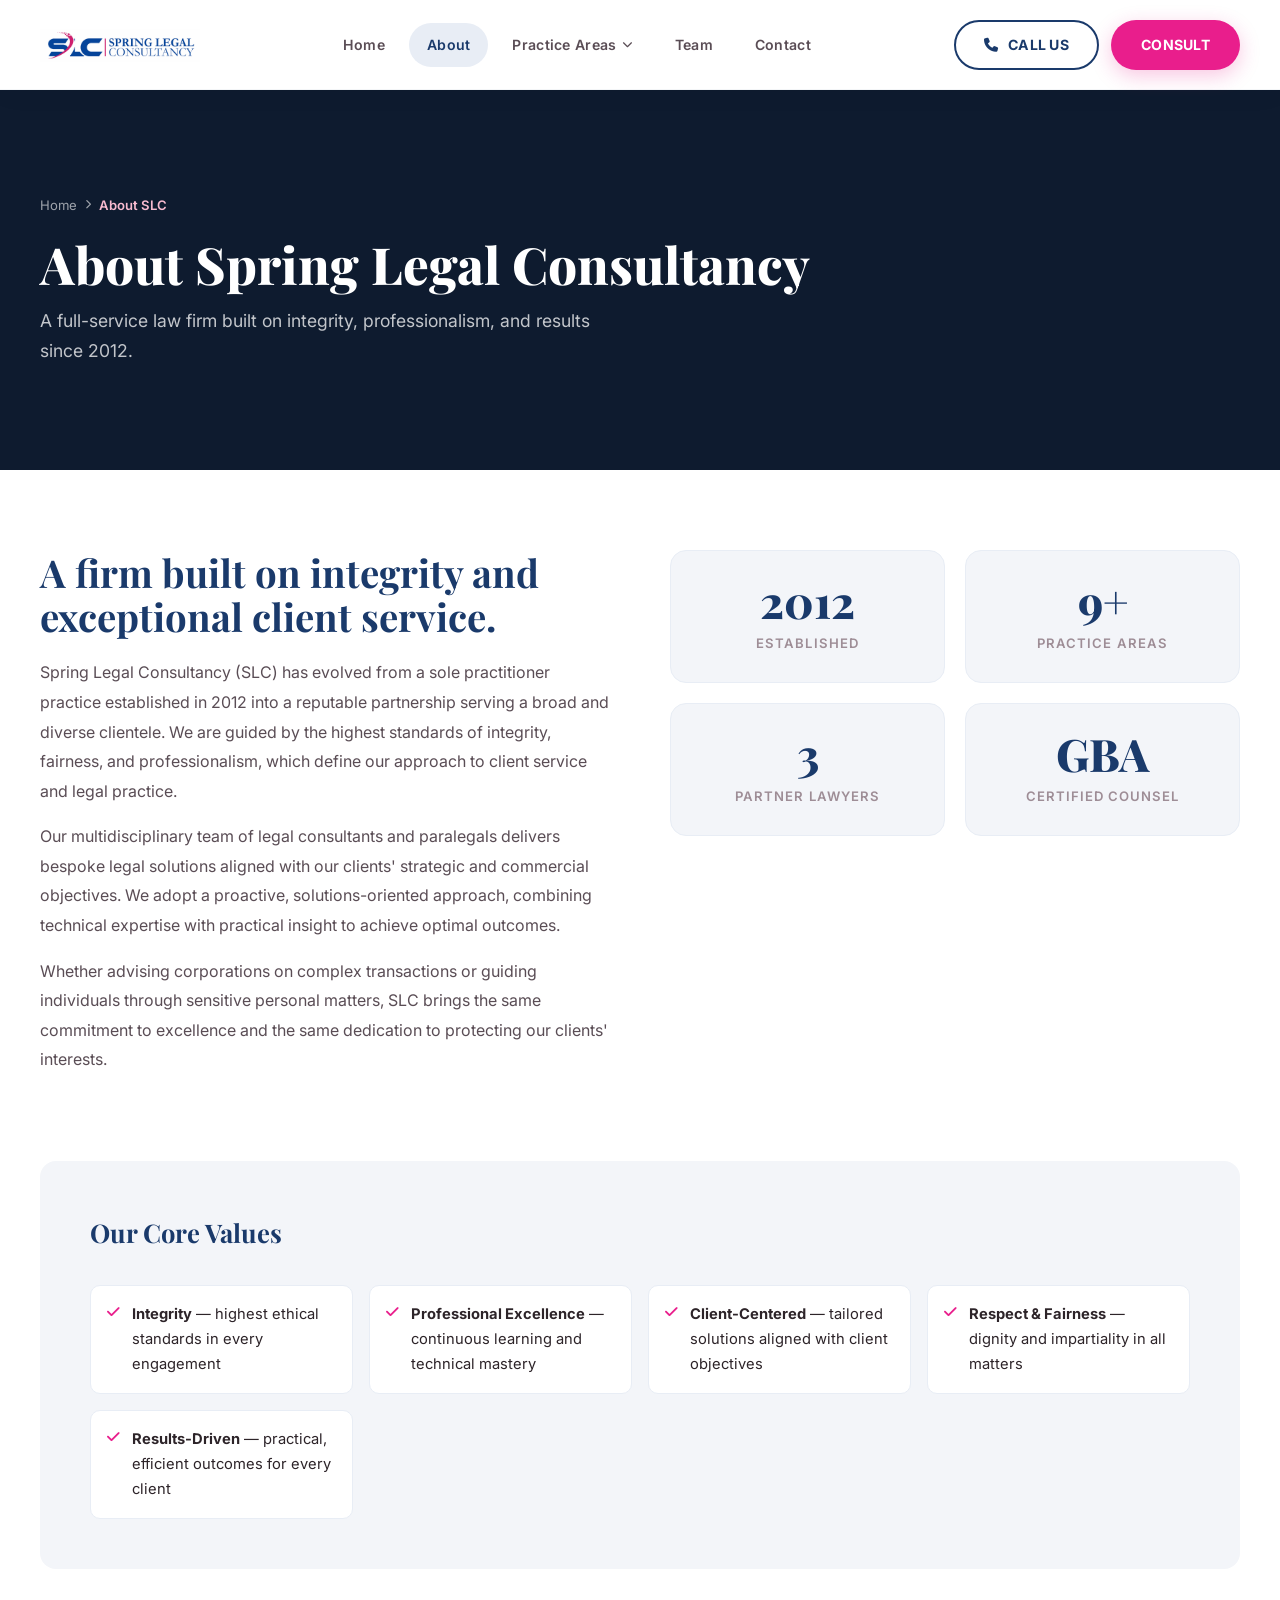
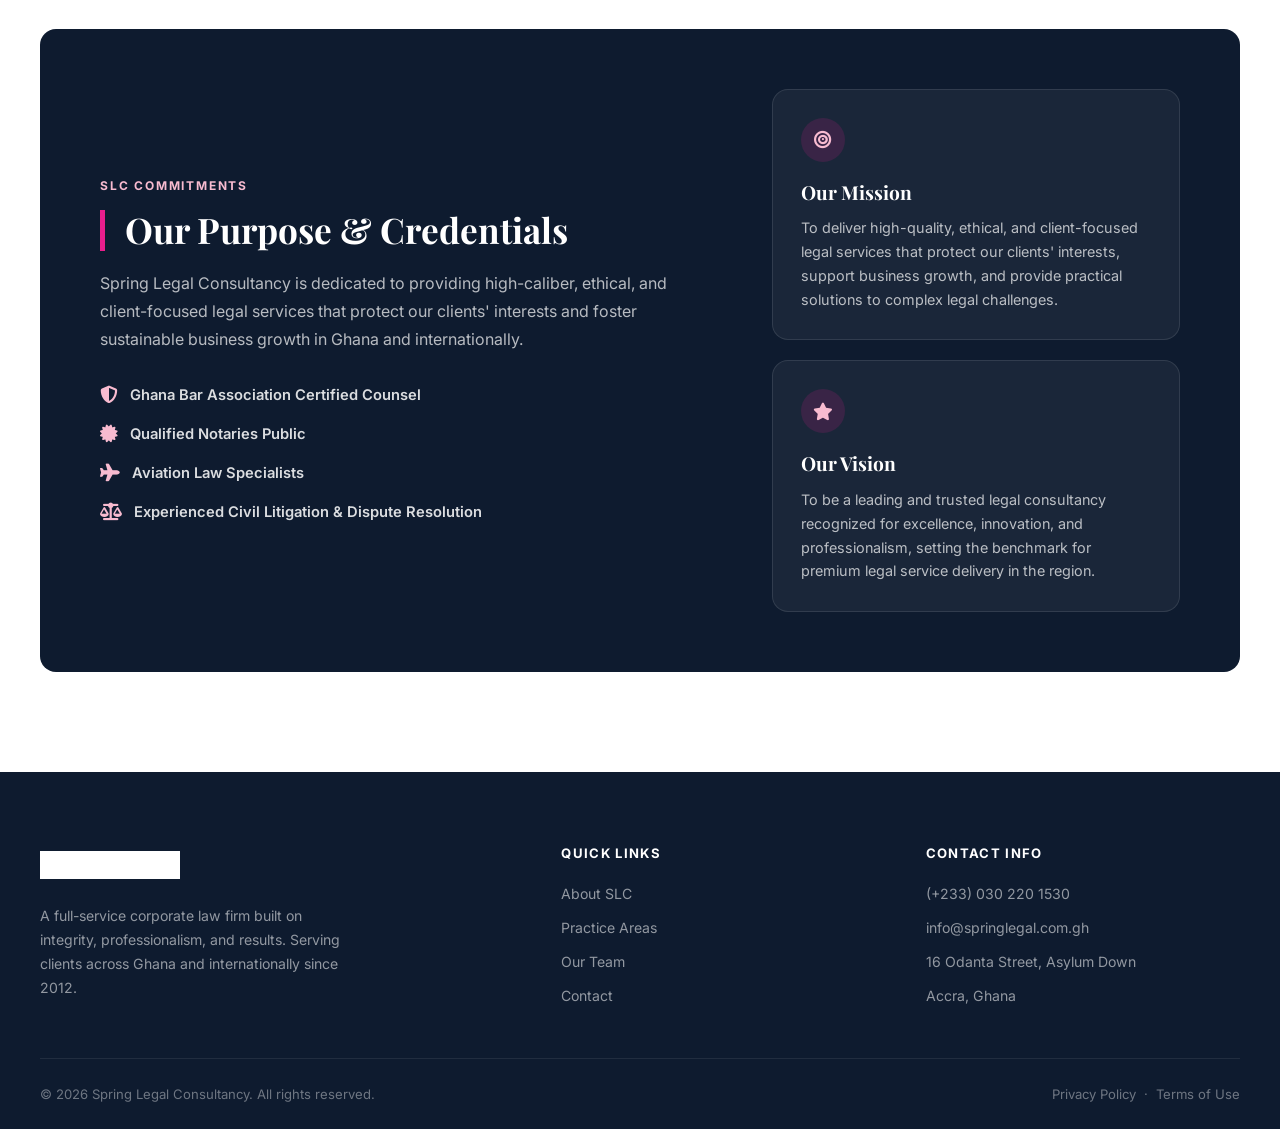
==== about.html @ db835f8e "feat: add standalone About, Team, Contact pages; update all nav links site-wide" ====
<!DOCTYPE html>
<html lang="en">
<head>
    <meta charset="UTF-8">
    <meta name="viewport" content="width=device-width, initial-scale=1.0, maximum-scale=5.0">
    <meta name="description" content="About Spring Legal Consultancy — a full-service corporate law firm in Accra, Ghana, built on integrity, professionalism, and client-focused legal service since 2012.">
    <title>About Us | Spring Legal Consultancy</title>
    <link rel="shortcut icon" href="logo.png">
    <link rel="preconnect" href="https://fonts.googleapis.com">
    <link rel="preconnect" href="https://fonts.gstatic.com" crossorigin>
    <link href="https://fonts.googleapis.com/css2?family=Playfair+Display:wght@600;700;800&family=Inter:wght@400;500;600;700&display=swap" rel="stylesheet">
    <link rel="stylesheet" href="https://cdnjs.cloudflare.com/ajax/libs/font-awesome/6.5.1/css/all.min.css">
    <link rel="stylesheet" href="practice/practice.css">
    <style>
        /* ── About page extras ── */
        .about-section { padding: 80px 0 100px; }
        .about-intro-grid { display: grid; grid-template-columns: 1fr 1fr; gap: 60px; align-items: start; margin-bottom: 70px; }
        .about-intro h2 { font-size: clamp(1.8rem,3vw,2.4rem); color: var(--navy); line-height: 1.15; margin-bottom: 20px; }
        .about-intro p { color: var(--gray-600); font-size: 1rem; line-height: 1.85; margin-bottom: 16px; }
        .about-stats { display: grid; grid-template-columns: 1fr 1fr; gap: 20px; }
        .stat-card { background: var(--navy-wash); border-radius: var(--radius-md); padding: 28px 20px; text-align: center; border: 1px solid var(--navy-pale); }
        .stat-number { font-family: "Playfair Display", serif; font-size: 2.8rem; font-weight: 800; color: var(--navy); line-height: 1; }
        .stat-label { font-size: 0.82rem; font-weight: 600; color: var(--gray-400); text-transform: uppercase; letter-spacing: 0.08em; margin-top: 8px; }
        .values-section { background: var(--navy-wash); border-radius: var(--radius-md); padding: 50px; margin-bottom: 60px; }
        .values-section h3 { font-size: 1.6rem; color: var(--navy); margin-bottom: 30px; }
        .values-grid { display: grid; grid-template-columns: repeat(auto-fit, minmax(260px,1fr)); gap: 16px; }
        .value-item { display: flex; align-items: flex-start; gap: 12px; font-size: 0.92rem; color: var(--gray-800); padding: 16px; background: var(--white); border-radius: var(--radius-sm); border: 1px solid var(--navy-pale); }
        .value-item i { color: var(--pink); font-size: 0.9rem; margin-top: 3px; flex-shrink: 0; }
        .navy-block { background: var(--navy-dark); color: var(--white); border-radius: var(--radius-md); padding: 60px; margin-bottom: 0; }
        .navy-block-grid { display: grid; grid-template-columns: 1.2fr 0.8fr; gap: 60px; align-items: center; }
        .navy-tag { font-size: 0.75rem; font-weight: 700; color: var(--pink-light); text-transform: uppercase; letter-spacing: 0.15em; margin-bottom: 14px; display: block; }
        .navy-block h2 { font-size: clamp(1.6rem,3vw,2.2rem); color: var(--white); margin-bottom: 18px; padding-left: 20px; border-left: 5px solid var(--pink); line-height: 1.15; }
        .navy-desc { color: rgba(255,255,255,0.7); font-size: 1rem; line-height: 1.75; margin-bottom: 30px; }
        .cred-list { list-style: none; display: grid; gap: 14px; }
        .cred-list li { display: flex; align-items: center; gap: 12px; font-size: 0.92rem; color: rgba(255,255,255,0.85); font-weight: 600; }
        .cred-list li i { color: var(--pink-light); font-size: 1.1rem; }
        .purpose-cards { display: grid; gap: 20px; }
        .purpose-card { background: rgba(255,255,255,0.05); border: 1px solid rgba(255,255,255,0.1); border-radius: var(--radius-md); padding: 28px; }
        .purpose-icon { width: 44px; height: 44px; border-radius: 50%; background: rgba(233,30,140,0.15); color: var(--pink-light); display: grid; place-items: center; font-size: 1.1rem; margin-bottom: 14px; }
        .purpose-card h3 { font-size: 1.2rem; color: var(--white); margin-bottom: 8px; }
        .purpose-card p { font-size: 0.9rem; color: rgba(255,255,255,0.7); line-height: 1.65; }
        @media (max-width: 1024px) {
            .about-intro-grid { grid-template-columns: 1fr; gap: 40px; }
            .navy-block-grid { grid-template-columns: 1fr; gap: 40px; }
            .navy-block { padding: 40px; }
            .values-section { padding: 36px; }
        }
        @media (max-width: 768px) {
            .about-section { padding: 50px 0 70px; }
            .about-stats { grid-template-columns: 1fr 1fr; }
        }
    </style>
</head>
<body>
    <header class="site-header">
        <div class="container">
            <nav class="nav" aria-label="Primary navigation">
                <a class="brand" href="index.html"><img src="logo.png" alt="Spring Legal Consultancy Logo"></a>
                <ul class="nav-links" role="list">
                    <li><a href="index.html">Home</a></li>
                    <li><a href="about.html" class="active">About</a></li>
                    <li class="has-dropdown">
                        <a href="index.html#services" class="dropdown-toggle">Practice Areas <i class="fa-solid fa-chevron-down dropdown-icon"></i></a>
                        <ul class="dropdown-menu">
                            <li><a href="practice/aviation-law.html">Aviation Law</a></li>
                            <li><a href="practice/corporate-commercial.html">Corporate &amp; Commercial</a></li>
                            <li><a href="practice/dispute-resolution.html">Dispute Resolution</a></li>
                            <li><a href="practice/real-estate-property.html">Real Estate &amp; Property</a></li>
                            <li><a href="practice/private-client-family.html">Private Client &amp; Family</a></li>
                            <li><a href="practice/banking-finance.html">Banking &amp; Finance</a></li>
                            <li><a href="practice/civil-construction.html">Civil Construction</a></li>
                            <li><a href="practice/insurance-claims.html">Insurance Claims</a></li>
                            <li><a href="practice/natural-resources-law.html">Natural Resources Law</a></li>
                        </ul>
                    </li>
                    <li><a href="team.html">Team</a></li>
                    <li><a href="contact.html">Contact</a></li>
                    <li class="mobile-only-item"><div class="nav-mobile-actions">
                        <a class="btn btn-outline" href="tel:+2330302201530"><i class="fa-solid fa-phone"></i> Call Us</a>
                        <a class="btn btn-primary" href="contact.html">Consult</a>
                    </div></li>
                </ul>
                <div class="nav-actions">
                    <a class="btn btn-outline" href="tel:+2330302201530"><i class="fa-solid fa-phone"></i> Call Us</a>
                    <a class="btn btn-primary" href="contact.html">Consult</a>
                    <button class="menu-toggle" id="menuToggle" aria-label="Toggle mobile menu">
                        <span class="bar"></span><span class="bar"></span><span class="bar"></span><span class="bar"></span>
                    </button>
                </div>
            </nav>
        </div>
    </header>

    <main>
        <section class="page-banner">
            <div class="banner-bg" style="background-image: url('https://images.unsplash.com/photo-1497366216548-37526070297c?auto=format&fit=crop&w=1400&q=80');"></div>
            <div class="banner-overlay">
                <div class="container">
                    <nav class="breadcrumb" aria-label="Breadcrumb">
                        <a href="index.html">Home</a><i class="fa-solid fa-chevron-right"></i>
                        <span>About SLC</span>
                    </nav>
                    <h1 class="serif banner-title">About Spring Legal Consultancy</h1>
                    <p class="banner-sub">A full-service law firm built on integrity, professionalism, and results since 2012.</p>
                </div>
            </div>
        </section>

        <section class="about-section">
            <div class="container">
                <div class="about-intro-grid">
                    <div class="about-intro">
                        <h2 class="serif">A firm built on integrity and exceptional client service.</h2>
                        <p>Spring Legal Consultancy (SLC) has evolved from a sole practitioner practice established in 2012 into a reputable partnership serving a broad and diverse clientele. We are guided by the highest standards of integrity, fairness, and professionalism, which define our approach to client service and legal practice.</p>
                        <p>Our multidisciplinary team of legal consultants and paralegals delivers bespoke legal solutions aligned with our clients' strategic and commercial objectives. We adopt a proactive, solutions-oriented approach, combining technical expertise with practical insight to achieve optimal outcomes.</p>
                        <p>Whether advising corporations on complex transactions or guiding individuals through sensitive personal matters, SLC brings the same commitment to excellence and the same dedication to protecting our clients' interests.</p>
                    </div>
                    <div class="about-stats">
                        <div class="stat-card"><div class="stat-number serif">2012</div><div class="stat-label">Established</div></div>
                        <div class="stat-card"><div class="stat-number serif">9+</div><div class="stat-label">Practice Areas</div></div>
                        <div class="stat-card"><div class="stat-number serif">3</div><div class="stat-label">Partner Lawyers</div></div>
                        <div class="stat-card"><div class="stat-number serif">GBA</div><div class="stat-label">Certified Counsel</div></div>
                    </div>
                </div>

                <div class="values-section">
                    <h3 class="serif">Our Core Values</h3>
                    <div class="values-grid">
                        <div class="value-item"><i class="fa-solid fa-check"></i><span><strong>Integrity</strong> — highest ethical standards in every engagement</span></div>
                        <div class="value-item"><i class="fa-solid fa-check"></i><span><strong>Professional Excellence</strong> — continuous learning and technical mastery</span></div>
                        <div class="value-item"><i class="fa-solid fa-check"></i><span><strong>Client-Centered</strong> — tailored solutions aligned with client objectives</span></div>
                        <div class="value-item"><i class="fa-solid fa-check"></i><span><strong>Respect &amp; Fairness</strong> — dignity and impartiality in all matters</span></div>
                        <div class="value-item"><i class="fa-solid fa-check"></i><span><strong>Results-Driven</strong> — practical, efficient outcomes for every client</span></div>
                    </div>
                </div>

                <div class="navy-block">
                    <div class="navy-block-grid">
                        <div>
                            <span class="navy-tag">SLC Commitments</span>
                            <h2 class="serif">Our Purpose &amp; Credentials</h2>
                            <p class="navy-desc">Spring Legal Consultancy is dedicated to providing high-caliber, ethical, and client-focused legal services that protect our clients' interests and foster sustainable business growth in Ghana and internationally.</p>
                            <ul class="cred-list">
                                <li><i class="fa-solid fa-shield-halved"></i> Ghana Bar Association Certified Counsel</li>
                                <li><i class="fa-solid fa-certificate"></i> Qualified Notaries Public</li>
                                <li><i class="fa-solid fa-plane"></i> Aviation Law Specialists</li>
                                <li><i class="fa-solid fa-scale-balanced"></i> Experienced Civil Litigation &amp; Dispute Resolution</li>
                            </ul>
                        </div>
                        <div class="purpose-cards">
                            <div class="purpose-card">
                                <div class="purpose-icon"><i class="fa-solid fa-bullseye"></i></div>
                                <h3 class="serif">Our Mission</h3>
                                <p>To deliver high-quality, ethical, and client-focused legal services that protect our clients' interests, support business growth, and provide practical solutions to complex legal challenges.</p>
                            </div>
                            <div class="purpose-card">
                                <div class="purpose-icon"><i class="fa-solid fa-star"></i></div>
                                <h3 class="serif">Our Vision</h3>
                                <p>To be a leading and trusted legal consultancy recognized for excellence, innovation, and professionalism, setting the benchmark for premium legal service delivery in the region.</p>
                            </div>
                        </div>
                    </div>
                </div>
            </div>
        </section>
    </main>

    <footer class="site-footer">
        <div class="container">
            <div class="footer-inner">
                <div class="footer-brand">
                    <img src="logo.png" alt="Spring Legal Consultancy">
                    <p>A full-service corporate law firm built on integrity, professionalism, and results. Serving clients across Ghana and internationally since 2012.</p>
                </div>
                <div class="footer-col"><h4>Quick Links</h4>
                    <ul class="footer-links">
                        <li><a href="about.html">About SLC</a></li>
                        <li><a href="index.html#services">Practice Areas</a></li>
                        <li><a href="team.html">Our Team</a></li>
                        <li><a href="contact.html">Contact</a></li>
                    </ul>
                </div>
                <div class="footer-col"><h4>Contact Info</h4>
                    <ul class="footer-links">
                        <li><a href="tel:+2330302201530">(+233) 030 220 1530</a></li>
                        <li><a href="mailto:info@springlegal.com.gh">info@springlegal.com.gh</a></li>
                        <li>16 Odanta Street, Asylum Down</li><li>Accra, Ghana</li>
                    </ul>
                </div>
            </div>
            <div class="footer-bottom">
                <span>&copy; 2026 Spring Legal Consultancy. All rights reserved.</span>
                <span><a href="#">Privacy Policy</a> &nbsp;·&nbsp; <a href="#">Terms of Use</a></span>
            </div>
        </div>
    </footer>
    <button class="back-to-top" id="backToTopBtn" title="Return to the top" onclick="window.scrollTo({top:0,behavior:'smooth'})"><i class="fa-solid fa-arrow-up"></i> Return to Top</button>
    <script>
        const t=document.getElementById('menuToggle'),n=document.querySelector('.nav-links');
        t.addEventListener('click',()=>{t.classList.toggle('active');n.classList.toggle('active');});
        document.querySelectorAll('.has-dropdown').forEach(item=>{
            item.querySelector('.dropdown-toggle').addEventListener('click',e=>{
                if(window.innerWidth<=1024){e.preventDefault();item.classList.toggle('open');}
            });
        });
        document.querySelectorAll('.nav-links a:not(.dropdown-toggle)').forEach(l=>l.addEventListener('click',()=>{t.classList.remove('active');n.classList.remove('active');}));
        const b=document.getElementById('backToTopBtn');
        window.addEventListener('scroll',()=>b.classList.toggle('visible',window.scrollY>300),{passive:true});
    </script>
</body>
</html>
---- practice/practice.css ----
/* ─── Reset & Tokens ─────────────────────────────────────────────── */
*, *::before, *::after { box-sizing: border-box; margin: 0; padding: 0; }
:root {
    --pink: #e91e8c; --pink-dark: #c2185b; --pink-light: #f8bbd0; --pink-pale: #fce4ec;
    --white: #ffffff; --gray-50: #fafafa; --gray-100: #f5f5f5; --gray-200: #e5e0e4;
    --gray-400: #9e8d96; --gray-600: #5a4d55; --gray-800: #2d2429;
    --navy: #1a3a6b; --navy-light: #2a4f8f; --navy-pale: #e8edf5; --navy-wash: #f3f5f9;
    --navy-dark: #0e1b2f;
    --shadow-sm: 0 6px 20px rgba(0,0,0,0.05); --shadow-md: 0 14px 36px rgba(0,0,0,0.08);
    --shadow-lg: 0 22px 52px rgba(0,0,0,0.12);
    --radius-sm: 10px; --radius-md: 16px; --radius-full: 9999px;
    --transition: 0.3s cubic-bezier(0.4,0,0.2,1);
}
html { scroll-behavior: smooth; }
body { font-family: "Inter", Arial, sans-serif; color: var(--gray-800); background: var(--white); line-height: 1.7; -webkit-font-smoothing: antialiased; overflow-x: hidden; }
img { max-width: 100%; display: block; }
a { color: inherit; text-decoration: none; }
.container { width: min(1200px, calc(100% - 40px)); margin: 0 auto; }
.serif { font-family: "Playfair Display", Georgia, serif; }

/* ─── Buttons ──────────────────────────────────────────────────── */
.btn {
    display: inline-flex; align-items: center; justify-content: center; gap: 10px;
    padding: 0 28px; height: 50px; border-radius: var(--radius-full);
    font-size: 0.88rem; font-weight: 700; border: 2px solid transparent;
    cursor: pointer; transition: all var(--transition); white-space: nowrap;
    letter-spacing: 0.02em; text-transform: uppercase; font-family: inherit;
}
.btn-primary { background: var(--pink); color: var(--white); box-shadow: 0 6px 20px rgba(233,30,140,0.25); }
.btn-primary:hover { background: var(--pink-dark); transform: translateY(-2px); box-shadow: 0 12px 30px rgba(233,30,140,0.35); }
.btn-outline { background: transparent; color: var(--navy); border-color: var(--navy); }
.btn-outline:hover { background: var(--navy); color: var(--white); transform: translateY(-2px); }
.btn-block { width: 100%; margin-top: 10px; justify-content: center; }

/* ─── Header ───────────────────────────────────────────────────── */
.site-header {
    background: var(--white); box-shadow: 0 4px 25px rgba(0,0,0,0.04);
    border-bottom: 1px solid rgba(26,58,107,0.05);
    position: sticky; top: 0; z-index: 200; height: 90px;
}
.nav { height: 90px; display: flex; align-items: center; justify-content: space-between; gap: 20px; }
.brand img { width: 160px; height: 52px; object-fit: contain; transition: transform var(--transition); }
.brand:hover img { transform: scale(1.04); }
.nav-links { display: flex; list-style: none; gap: 6px; }
.nav-links a {
    display: inline-flex; align-items: center; height: 44px; padding: 0 18px;
    border-radius: var(--radius-full); color: var(--gray-600);
    font-size: 0.88rem; font-weight: 600; letter-spacing: 0.02em; transition: all var(--transition);
}
.nav-links a:hover, .nav-links a.active { color: var(--navy); background: var(--navy-pale); }
.nav-actions { display: flex; gap: 12px; align-items: center; }
.menu-toggle {
    display: none; flex-direction: column; justify-content: space-between;
    width: 26px; height: 20px; background: transparent; border: none; cursor: pointer; padding: 0; z-index: 110;
}
.menu-toggle .bar { width: 100%; height: 2px; background-color: var(--navy); transition: all var(--transition); transform-origin: center; }
.menu-toggle.active .bar:nth-child(1) { opacity: 0; transform: scaleX(0); }
.menu-toggle.active .bar:nth-child(2) { transform: translateY(6px) rotate(45deg); }
.menu-toggle.active .bar:nth-child(3) { transform: translateY(-6px) rotate(-45deg); }
.menu-toggle.active .bar:nth-child(4) { opacity: 0; transform: scaleX(0); }
.mobile-only-item { display: none; }

/* ─── Practice Areas Dropdown ──────────────────────────────────── */
.has-dropdown { position: relative; }
.dropdown-toggle { gap: 6px; }
.dropdown-icon { font-size: 0.65rem !important; transition: transform var(--transition); }
.has-dropdown:hover .dropdown-icon { transform: rotate(180deg); }
.dropdown-menu {
    position: absolute; top: calc(100% + 8px); left: 50%; transform: translateX(-50%);
    background: var(--white); border: 1px solid var(--navy-pale);
    border-radius: var(--radius-md); box-shadow: var(--shadow-lg);
    padding: 10px 0; min-width: 240px; z-index: 300;
    opacity: 0; visibility: hidden; transform: translateX(-50%) translateY(-6px);
    transition: opacity var(--transition), transform var(--transition), visibility var(--transition);
    list-style: none;
}
.has-dropdown:hover .dropdown-menu {
    opacity: 1; visibility: visible; transform: translateX(-50%) translateY(0);
}
.dropdown-menu li a {
    display: block; padding: 10px 20px; font-size: 0.86rem; font-weight: 600;
    color: var(--gray-600); border-radius: 0; height: auto;
    transition: all var(--transition); border-left: 3px solid transparent;
}
.dropdown-menu li a:hover { color: var(--pink); background: var(--pink-pale); border-left-color: var(--pink); }
.dropdown-menu li a.current { color: var(--navy); background: var(--navy-wash); border-left-color: var(--navy); font-weight: 700; }


/* ─── Page Banner ──────────────────────────────────────────────── */
.page-banner {
    position: relative; height: 380px; display: flex; align-items: center;
    overflow: hidden; background: var(--navy-dark);
}
.banner-bg {
    position: absolute; inset: 0; background-size: cover; background-position: center 30%;
    background-repeat: no-repeat; opacity: 0.3;
}
.banner-overlay {
    position: relative; z-index: 2; width: 100%;
    background: linear-gradient(90deg, rgba(14,27,47,0.9) 0%, rgba(14,27,47,0.6) 100%);
    padding: 60px 0;
}
.breadcrumb {
    display: flex; align-items: center; gap: 8px; margin-bottom: 20px;
    font-size: 0.82rem; color: rgba(255,255,255,0.6);
}
.breadcrumb a { color: rgba(255,255,255,0.6); transition: color var(--transition); }
.breadcrumb a:hover { color: var(--pink-light); }
.breadcrumb i { font-size: 0.6rem; }
.breadcrumb span { color: var(--pink-light); font-weight: 600; }
.banner-title { font-size: clamp(2rem, 5vw, 3.2rem); font-weight: 800; color: var(--white); line-height: 1.1; margin-bottom: 14px; }
.banner-sub { font-size: 1.1rem; color: rgba(255,255,255,0.75); max-width: 560px; }

/* ─── Practice Content ─────────────────────────────────────────── */
.practice-content { padding: 80px 0 100px; }
.content-grid { display: grid; grid-template-columns: 1fr 320px; gap: 60px; align-items: start; }
.content-main h2.section-h2 { font-size: clamp(1.6rem, 3vw, 2.2rem); color: var(--navy); margin-bottom: 20px; line-height: 1.2; }
.content-main h3.serif { font-size: 1.3rem; color: var(--navy); margin: 36px 0 14px; }
.content-main p { color: var(--gray-600); font-size: 1rem; line-height: 1.8; margin-bottom: 18px; }
.service-list { list-style: none; margin: 0 0 24px; display: grid; gap: 12px; }
.service-list li { display: flex; align-items: flex-start; gap: 12px; font-size: 0.95rem; color: var(--gray-600); }
.service-list li i { color: var(--pink); font-size: 0.85rem; margin-top: 4px; flex-shrink: 0; }
.cta-box {
    margin-top: 48px; background: var(--navy-wash); border-left: 5px solid var(--pink);
    border-radius: var(--radius-md); padding: 36px; 
}
.cta-box h4.serif { font-size: 1.4rem; color: var(--navy); margin-bottom: 10px; }
.cta-box p { color: var(--gray-600); margin-bottom: 24px; font-size: 0.95rem; }

/* ─── Sidebar ──────────────────────────────────────────────────── */
.content-sidebar { display: flex; flex-direction: column; gap: 24px; }
.sidebar-card {
    background: var(--white); border: 1px solid var(--navy-pale);
    border-radius: var(--radius-md); padding: 28px;
    box-shadow: var(--shadow-sm);
}
.sidebar-card h4.serif { font-size: 1.1rem; color: var(--navy); margin-bottom: 18px; padding-bottom: 14px; border-bottom: 1px solid var(--navy-pale); }
.sidebar-nav-list { list-style: none; display: flex; flex-direction: column; gap: 4px; }
.sidebar-nav-list li a {
    display: block; padding: 10px 14px; border-radius: 8px;
    font-size: 0.88rem; font-weight: 600; color: var(--gray-600);
    transition: all var(--transition); border-left: 3px solid transparent;
}
.sidebar-nav-list li a:hover { color: var(--navy); background: var(--navy-wash); border-left-color: var(--navy); }
.sidebar-nav-list li.active a { color: var(--pink); background: var(--pink-pale); border-left-color: var(--pink); }
.sidebar-contact { background: var(--navy-dark); border-color: transparent; }
.sidebar-contact h4.serif { color: var(--white); border-bottom-color: rgba(255,255,255,0.1); }
.sidebar-contact p { color: rgba(255,255,255,0.7); font-size: 0.9rem; margin-bottom: 4px; }
.sidebar-contact .btn-outline { color: var(--white); border-color: rgba(255,255,255,0.4); }
.sidebar-contact .btn-outline:hover { background: var(--white); color: var(--navy-dark); }

/* ─── Footer ───────────────────────────────────────────────────── */
.site-footer { background: var(--navy-dark); color: rgba(255,255,255,0.8); padding: 70px 0 0; }
.footer-inner { display: grid; grid-template-columns: 1.5fr 1fr 1fr; gap: 50px; padding-bottom: 50px; border-bottom: 1px solid rgba(255,255,255,0.08); }
.footer-brand img { width: 140px; height: 46px; object-fit: contain; margin-bottom: 16px; filter: brightness(0) invert(1); }
.footer-brand p { color: rgba(255,255,255,0.55); font-size: 0.88rem; line-height: 1.7; max-width: 300px; }
.footer-col h4 { color: var(--white); font-size: 0.82rem; font-weight: 700; letter-spacing: 0.1em; text-transform: uppercase; margin-bottom: 18px; }
.footer-links { list-style: none; display: flex; flex-direction: column; gap: 10px; }
.footer-links li a, .footer-links li { font-size: 0.88rem; color: rgba(255,255,255,0.55); transition: color var(--transition); }
.footer-links li a:hover { color: var(--pink-light); }
.footer-bottom { padding: 24px 0; display: flex; align-items: center; justify-content: space-between; flex-wrap: wrap; gap: 15px; font-size: 0.82rem; color: rgba(255,255,255,0.4); }
.footer-bottom a { color: rgba(255,255,255,0.4); transition: color var(--transition); }
.footer-bottom a:hover { color: var(--pink-light); }

/* ─── Back to Top ──────────────────────────────────────────────── */
.back-to-top {
    position: fixed; bottom: 30px; right: 30px; z-index: 500;
    display: inline-flex; align-items: center; gap: 8px; padding: 11px 20px;
    background: var(--navy); color: var(--white); border: none;
    border-radius: var(--radius-full); font-family: "Inter", sans-serif;
    font-size: 0.82rem; font-weight: 700; letter-spacing: 0.04em;
    cursor: pointer; box-shadow: 0 8px 28px rgba(26,58,107,0.30);
    transition: all var(--transition); opacity: 0; visibility: hidden; transform: translateY(12px);
}
.back-to-top.visible { opacity: 1; visibility: visible; transform: translateY(0); }
.back-to-top:hover { background: var(--pink); box-shadow: 0 12px 32px rgba(233,30,140,0.35); transform: translateY(-3px); }

/* ─── Responsive ───────────────────────────────────────────────── */
@media (max-width: 1024px) {
    .site-header { height: 80px; }
    .nav { height: 80px; }
    .menu-toggle { display: flex; }
    .nav-actions .btn { display: none; }
    .nav-links {
        display: flex; flex-direction: column; position: absolute;
        top: 80px; left: 0; width: 100%; background: var(--white);
        border-bottom: 2px solid var(--pink); box-shadow: var(--shadow-lg);
        padding: 20px 0; gap: 0;
        transform: translateY(-120%); opacity: 0; visibility: hidden;
        transition: all 0.4s cubic-bezier(0.4,0,0.2,1); z-index: 99;
    }
    .nav-links.active { transform: translateY(0); opacity: 1; visibility: visible; }
    .nav-links li { width: 100%; }
    .nav-links a { display: flex; width: 100%; height: 50px; padding: 0 30px; border-radius: 0; font-size: 0.95rem; }
    .mobile-only-item { display: block; padding: 16px 30px; }
    .nav-mobile-actions { display: flex; flex-direction: column; gap: 10px; }
    .nav-mobile-actions .btn { width: 100%; height: 44px; }
    /* Mobile dropdown accordion */
    .has-dropdown .dropdown-toggle { justify-content: space-between; }
    .dropdown-menu {
        position: static; transform: none; opacity: 1; visibility: visible;
        box-shadow: none; border: none; border-radius: 0; padding: 0;
        background: var(--navy-wash); min-width: auto;
        max-height: 0; overflow: hidden;
        transition: max-height 0.35s ease;
    }
    .has-dropdown.open .dropdown-menu { max-height: 600px; }
    .has-dropdown.open .dropdown-icon { transform: rotate(180deg); }
    .dropdown-menu li a { padding: 11px 44px; height: auto; font-size: 0.9rem; border-left: none; border-bottom: 1px solid rgba(26,58,107,0.06); }
    .dropdown-menu li:last-child a { border-bottom: none; }

    .content-grid { grid-template-columns: 1fr; gap: 40px; }
    .content-sidebar { order: -1; }
    .sidebar-nav-list { display: grid; grid-template-columns: repeat(2, 1fr); }
    .footer-inner { grid-template-columns: 1fr 1fr; gap: 36px; }
    .footer-brand { grid-column: 1 / -1; }
}
@media (max-width: 768px) {
    .page-banner { height: 300px; }
    .banner-title { font-size: 1.8rem; }
    .practice-content { padding: 50px 0 70px; }
    .sidebar-nav-list { grid-template-columns: 1fr; }
    .footer-inner { grid-template-columns: 1fr; }
    .footer-brand { grid-column: auto; }
    .back-to-top { bottom: 20px; right: 16px; padding: 9px 16px; font-size: 0.78rem; }
}
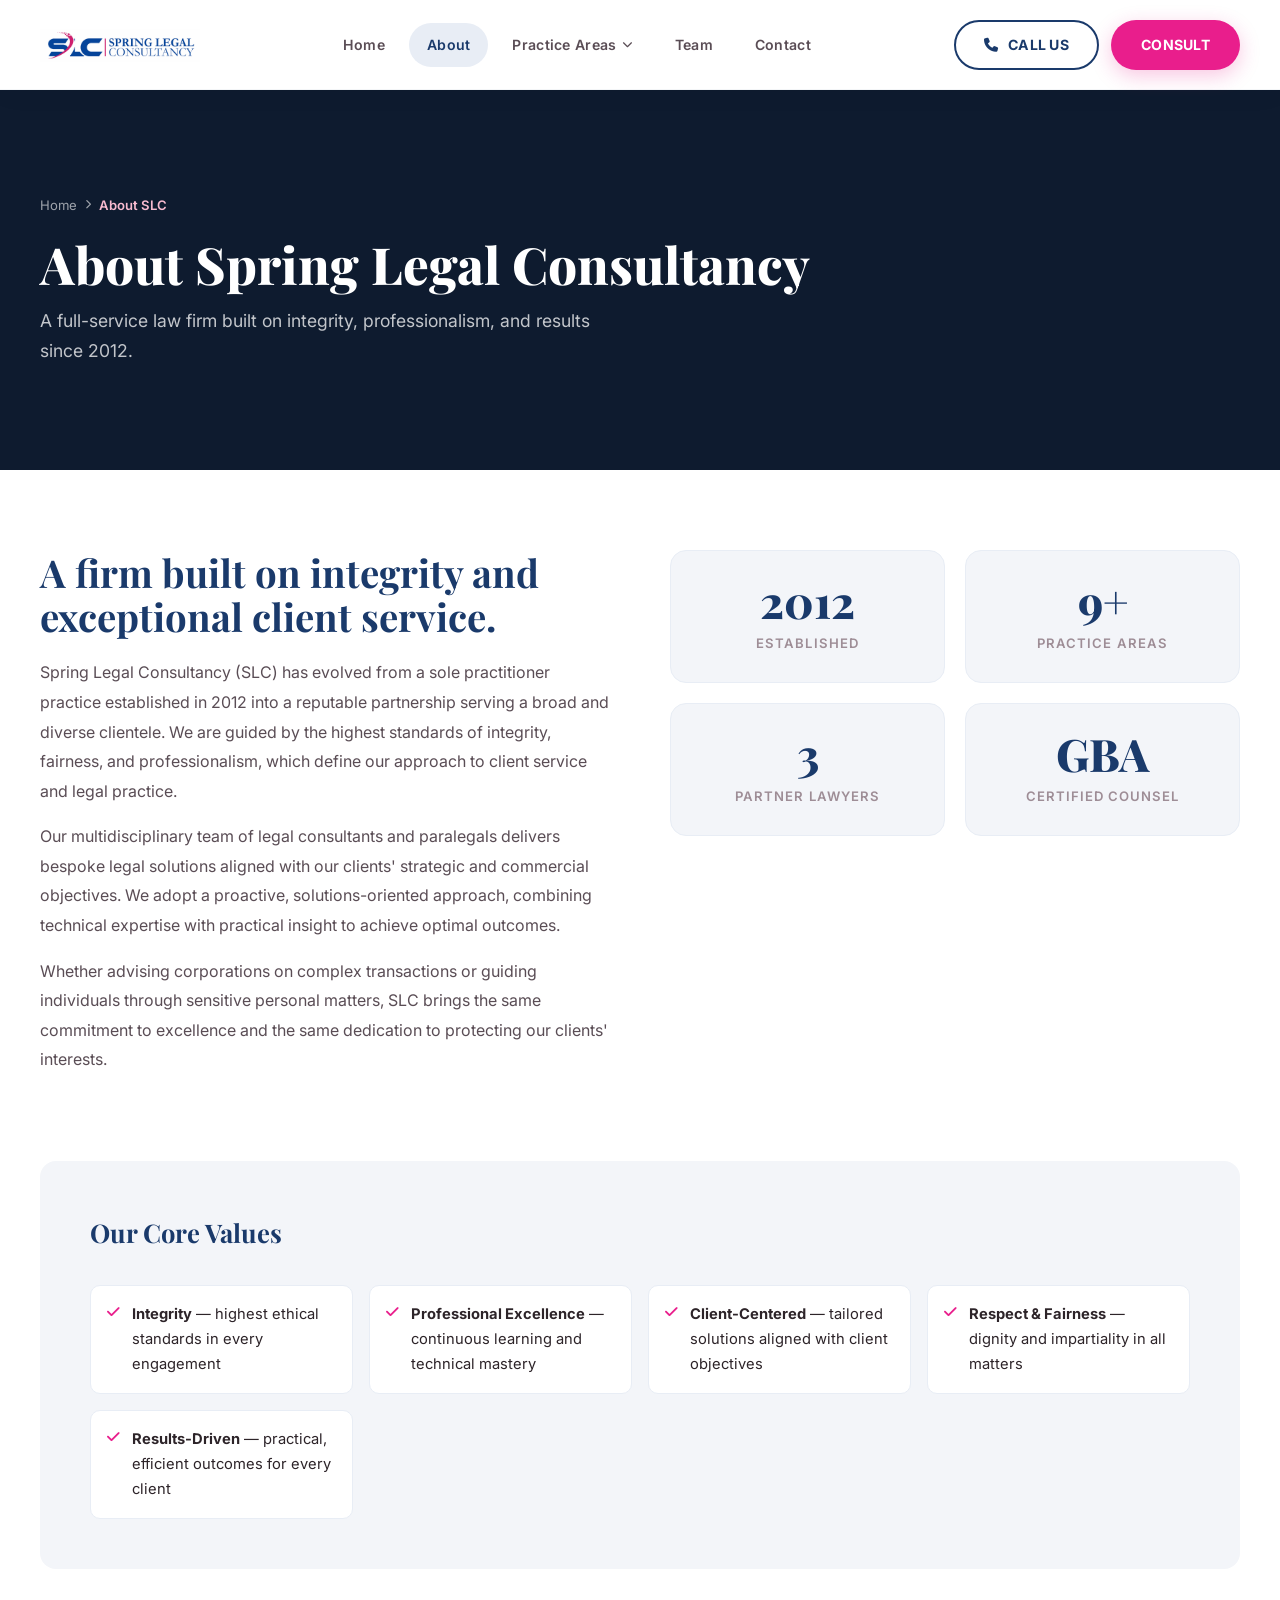
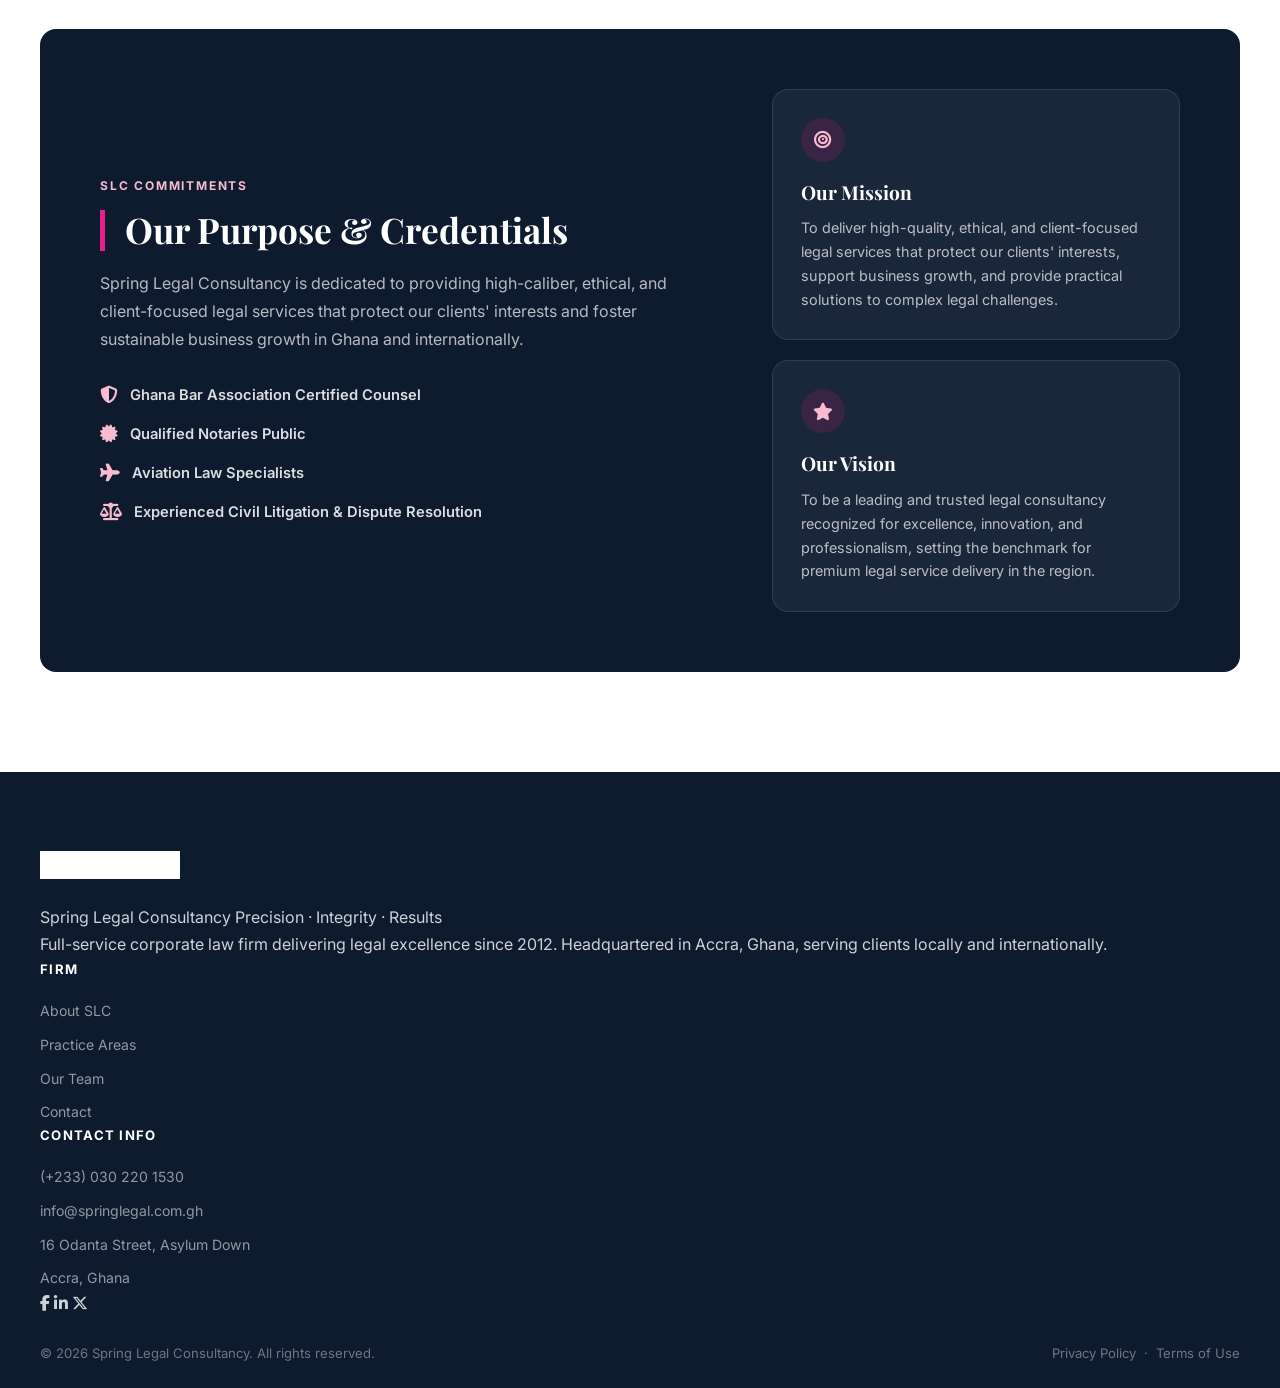
==== commit 8050bf3b: "style: synchronize footer design across all standalone pages and practice area subpages to match hom" ====
--- a/about.html
+++ b/about.html
@@ -1,4 +1,4 @@
-<!DOCTYPE html>
+﻿<!DOCTYPE html>
 <html lang="en">
 <head>
     <meta charset="UTF-8">
@@ -60,7 +60,7 @@
                     <li><a href="index.html">Home</a></li>
                     <li><a href="about.html" class="active">About</a></li>
                     <li class="has-dropdown">
-                        <a href="index.html#services" class="dropdown-toggle">Practice Areas <i class="fa-solid fa-chevron-down dropdown-icon"></i></a>
+                        <a href="practice/aviation-law.html" class="dropdown-toggle">Practice Areas <i class="fa-solid fa-chevron-down dropdown-icon"></i></a>
                         <ul class="dropdown-menu">
                             <li><a href="practice/aviation-law.html">Aviation Law</a></li>
                             <li><a href="practice/corporate-commercial.html">Corporate &amp; Commercial</a></li>
@@ -165,32 +165,56 @@
         </section>
     </main>
 
+        <!-- ═════════════════════ FOOTER ═══════════════════════ -->
     <footer class="site-footer">
         <div class="container">
-            <div class="footer-inner">
-                <div class="footer-brand">
-                    <img src="logo.png" alt="Spring Legal Consultancy">
-                    <p>A full-service corporate law firm built on integrity, professionalism, and results. Serving clients across Ghana and internationally since 2012.</p>
-                </div>
-                <div class="footer-col"><h4>Quick Links</h4>
+            <div class="footer-grid-abdavid">
+                <div>
+                    <div class="footer-brand">
+                        <img src="logo.png" alt="Spring Legal Consultancy Logo">
+                        <div>
+                            <span class="footer-brand-name">Spring Legal Consultancy</span>
+                            <span class="footer-tagline">Precision · Integrity · Results</span>
+                        </div>
+                    </div>
+                    <p class="footer-description" data-cms="footer_description">
+                        Full-service corporate law firm delivering legal excellence since 2012.
+                        Headquartered in Accra, Ghana, serving clients locally and internationally.
+                    </p>
+                </div>
+                
+                <div class="footer-col">
+                    <h4>Firm</h4>
                     <ul class="footer-links">
                         <li><a href="about.html">About SLC</a></li>
-                        <li><a href="index.html#services">Practice Areas</a></li>
+                        <li><a href="practice/aviation-law.html">Practice Areas</a></li>
                         <li><a href="team.html">Our Team</a></li>
                         <li><a href="contact.html">Contact</a></li>
                     </ul>
                 </div>
-                <div class="footer-col"><h4>Contact Info</h4>
+                
+                <div class="footer-col">
+                    <h4>Contact Info</h4>
                     <ul class="footer-links">
                         <li><a href="tel:+2330302201530">(+233) 030 220 1530</a></li>
                         <li><a href="mailto:info@springlegal.com.gh">info@springlegal.com.gh</a></li>
-                        <li>16 Odanta Street, Asylum Down</li><li>Accra, Ghana</li>
+                        <li>16 Odanta Street, Asylum Down</li>
+                        <li>Accra, Ghana</li>
                     </ul>
-                </div>
-            </div>
+                    <div class="footer-socials">
+                        <a href="#" class="social-link" aria-label="Facebook"><i class="fa-brands fa-facebook-f"></i></a>
+                        <a href="#" class="social-link" aria-label="LinkedIn"><i class="fa-brands fa-linkedin-in"></i></a>
+                        <a href="#" class="social-link" aria-label="Twitter"><i class="fa-brands fa-x-twitter"></i></a>
+                    </div>
+                </div>
+            </div>
+            
             <div class="footer-bottom">
-                <span>&copy; 2026 Spring Legal Consultancy. All rights reserved.</span>
-                <span><a href="#">Privacy Policy</a> &nbsp;·&nbsp; <a href="#">Terms of Use</a></span>
+                <span data-cms="footer_copyright">&copy; 2026 Spring Legal Consultancy. All rights reserved.</span>
+                <span>
+                    <a href="#">Privacy Policy</a> &nbsp;·&nbsp;
+                    <a href="#">Terms of Use</a>
+                </span>
             </div>
         </div>
     </footer>
@@ -209,3 +233,4 @@
     </script>
 </body>
 </html>
+
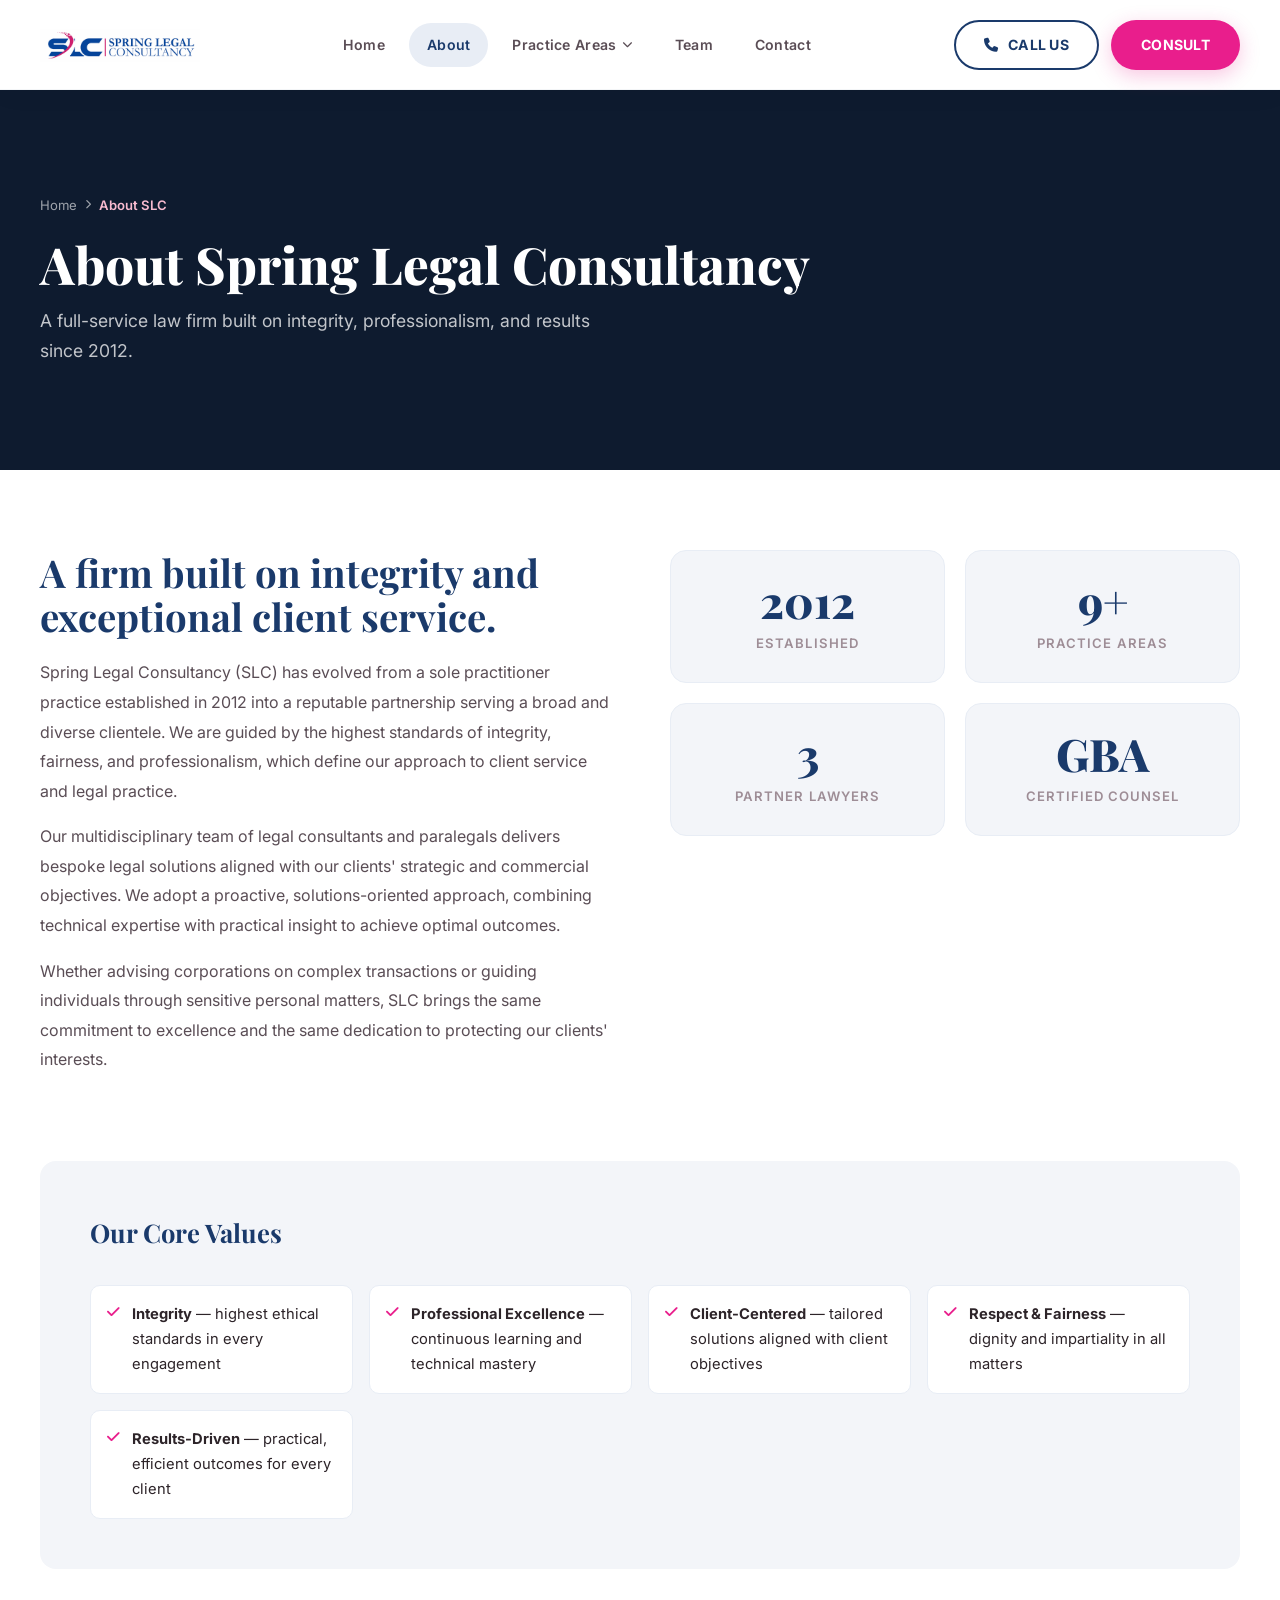
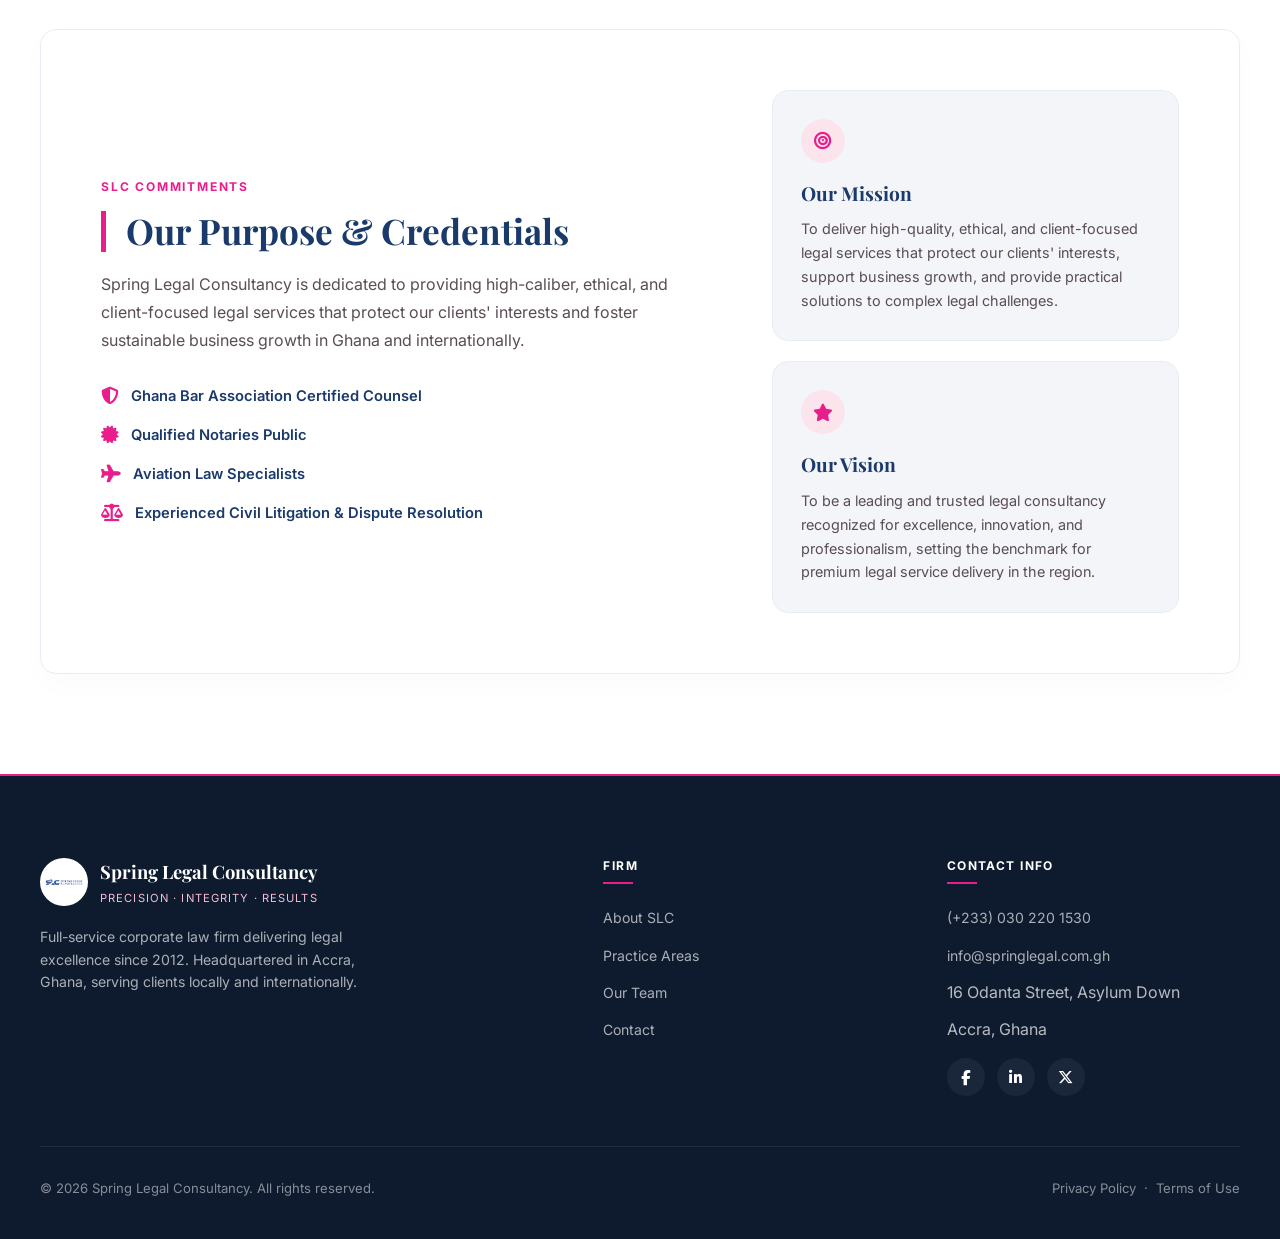
==== commit 325a6617: "style: change commitments section theme from dark to white on about page" ====
--- a/about.html
+++ b/about.html
@@ -1,4 +1,4 @@
-﻿<!DOCTYPE html>
+<!DOCTYPE html>
 <html lang="en">
 <head>
     <meta charset="UTF-8">
@@ -26,19 +26,19 @@
         .values-grid { display: grid; grid-template-columns: repeat(auto-fit, minmax(260px,1fr)); gap: 16px; }
         .value-item { display: flex; align-items: flex-start; gap: 12px; font-size: 0.92rem; color: var(--gray-800); padding: 16px; background: var(--white); border-radius: var(--radius-sm); border: 1px solid var(--navy-pale); }
         .value-item i { color: var(--pink); font-size: 0.9rem; margin-top: 3px; flex-shrink: 0; }
-        .navy-block { background: var(--navy-dark); color: var(--white); border-radius: var(--radius-md); padding: 60px; margin-bottom: 0; }
+        .navy-block { background: var(--white); color: var(--navy); border: 1px solid var(--navy-pale); border-radius: var(--radius-md); padding: 60px; margin-bottom: 0; box-shadow: 0 10px 30px rgba(0,0,0,0.02); }
         .navy-block-grid { display: grid; grid-template-columns: 1.2fr 0.8fr; gap: 60px; align-items: center; }
-        .navy-tag { font-size: 0.75rem; font-weight: 700; color: var(--pink-light); text-transform: uppercase; letter-spacing: 0.15em; margin-bottom: 14px; display: block; }
-        .navy-block h2 { font-size: clamp(1.6rem,3vw,2.2rem); color: var(--white); margin-bottom: 18px; padding-left: 20px; border-left: 5px solid var(--pink); line-height: 1.15; }
-        .navy-desc { color: rgba(255,255,255,0.7); font-size: 1rem; line-height: 1.75; margin-bottom: 30px; }
+        .navy-tag { font-size: 0.75rem; font-weight: 700; color: var(--pink); text-transform: uppercase; letter-spacing: 0.15em; margin-bottom: 14px; display: block; }
+        .navy-block h2 { font-size: clamp(1.6rem,3vw,2.2rem); color: var(--navy); margin-bottom: 18px; padding-left: 20px; border-left: 5px solid var(--pink); line-height: 1.15; }
+        .navy-desc { color: var(--gray-600); font-size: 1rem; line-height: 1.75; margin-bottom: 30px; }
         .cred-list { list-style: none; display: grid; gap: 14px; }
-        .cred-list li { display: flex; align-items: center; gap: 12px; font-size: 0.92rem; color: rgba(255,255,255,0.85); font-weight: 600; }
-        .cred-list li i { color: var(--pink-light); font-size: 1.1rem; }
+        .cred-list li { display: flex; align-items: center; gap: 12px; font-size: 0.92rem; color: var(--navy); font-weight: 600; }
+        .cred-list li i { color: var(--pink); font-size: 1.1rem; }
         .purpose-cards { display: grid; gap: 20px; }
-        .purpose-card { background: rgba(255,255,255,0.05); border: 1px solid rgba(255,255,255,0.1); border-radius: var(--radius-md); padding: 28px; }
-        .purpose-icon { width: 44px; height: 44px; border-radius: 50%; background: rgba(233,30,140,0.15); color: var(--pink-light); display: grid; place-items: center; font-size: 1.1rem; margin-bottom: 14px; }
-        .purpose-card h3 { font-size: 1.2rem; color: var(--white); margin-bottom: 8px; }
-        .purpose-card p { font-size: 0.9rem; color: rgba(255,255,255,0.7); line-height: 1.65; }
+        .purpose-card { background: var(--navy-wash); border: 1px solid var(--navy-pale); border-radius: var(--radius-md); padding: 28px; }
+        .purpose-icon { width: 44px; height: 44px; border-radius: 50%; background: var(--pink-pale); color: var(--pink); display: grid; place-items: center; font-size: 1.1rem; margin-bottom: 14px; }
+        .purpose-card h3 { font-size: 1.2rem; color: var(--navy); margin-bottom: 8px; }
+        .purpose-card p { font-size: 0.9rem; color: var(--gray-600); line-height: 1.65; }
         @media (max-width: 1024px) {
             .about-intro-grid { grid-template-columns: 1fr; gap: 40px; }
             .navy-block-grid { grid-template-columns: 1fr; gap: 40px; }
--- a/practice/practice.css
+++ b/practice/practice.css
@@ -150,17 +150,123 @@
 .sidebar-contact .btn-outline:hover { background: var(--white); color: var(--navy-dark); }
 
 /* ─── Footer ───────────────────────────────────────────────────── */
-.site-footer { background: var(--navy-dark); color: rgba(255,255,255,0.8); padding: 70px 0 0; }
-.footer-inner { display: grid; grid-template-columns: 1.5fr 1fr 1fr; gap: 50px; padding-bottom: 50px; border-bottom: 1px solid rgba(255,255,255,0.08); }
-.footer-brand img { width: 140px; height: 46px; object-fit: contain; margin-bottom: 16px; filter: brightness(0) invert(1); }
-.footer-brand p { color: rgba(255,255,255,0.55); font-size: 0.88rem; line-height: 1.7; max-width: 300px; }
-.footer-col h4 { color: var(--white); font-size: 0.82rem; font-weight: 700; letter-spacing: 0.1em; text-transform: uppercase; margin-bottom: 18px; }
-.footer-links { list-style: none; display: flex; flex-direction: column; gap: 10px; }
-.footer-links li a, .footer-links li { font-size: 0.88rem; color: rgba(255,255,255,0.55); transition: color var(--transition); }
-.footer-links li a:hover { color: var(--pink-light); }
-.footer-bottom { padding: 24px 0; display: flex; align-items: center; justify-content: space-between; flex-wrap: wrap; gap: 15px; font-size: 0.82rem; color: rgba(255,255,255,0.4); }
-.footer-bottom a { color: rgba(255,255,255,0.4); transition: color var(--transition); }
-.footer-bottom a:hover { color: var(--pink-light); }
+.site-footer {
+    background: var(--navy-dark);
+    color: rgba(255, 255, 255, 0.7);
+    padding: 80px 0 40px;
+    border-top: 2px solid var(--pink);
+}
+.footer-grid-abdavid {
+    display: grid;
+    grid-template-columns: 1.4fr 0.8fr 0.8fr;
+    gap: 50px;
+    padding-bottom: 50px;
+    border-bottom: 1px solid rgba(255, 255, 255, 0.08);
+}
+.footer-brand {
+    display: flex;
+    align-items: center;
+    gap: 12px;
+    margin-bottom: 18px;
+}
+.footer-brand img {
+    width: 48px;
+    height: 48px;
+    object-fit: contain;
+    background: var(--white);
+    border-radius: 50%;
+    padding: 4px;
+}
+.footer-brand-name {
+    font-family: "Playfair Display", serif;
+    font-weight: 700;
+    font-size: 1.15rem;
+    color: var(--white);
+    display: block;
+}
+.footer-tagline {
+    display: block;
+    font-size: 0.7rem;
+    letter-spacing: 0.1em;
+    text-transform: uppercase;
+    color: var(--pink-light);
+    margin-top: 2px;
+}
+.footer-description {
+    font-size: 0.88rem;
+    color: rgba(255, 255, 255, 0.65);
+    line-height: 1.6;
+    max-width: 360px;
+}
+.footer-col h4 {
+    font-size: 0.75rem;
+    font-weight: 700;
+    letter-spacing: 0.12em;
+    text-transform: uppercase;
+    color: var(--white);
+    margin-bottom: 20px;
+    position: relative;
+    padding-bottom: 8px;
+}
+.footer-col h4::after {
+    content: "";
+    position: absolute;
+    left: 0;
+    bottom: 0;
+    width: 30px;
+    height: 2px;
+    background: var(--pink);
+}
+.footer-links {
+    list-style: none;
+    display: grid;
+    gap: 10px;
+}
+.footer-links a {
+    font-size: 0.88rem;
+    color: rgba(255, 255, 255, 0.65);
+    transition: color var(--transition);
+}
+.footer-links a:hover {
+    color: var(--pink-light);
+}
+.footer-socials {
+    display: flex;
+    gap: 12px;
+    margin-top: 15px;
+}
+.social-link {
+    width: 38px;
+    height: 38px;
+    border-radius: 50%;
+    background: rgba(255, 255, 255, 0.05);
+    color: var(--white);
+    display: grid;
+    place-items: center;
+    font-size: 0.95rem;
+    transition: all var(--transition);
+}
+.social-link:hover {
+    background: var(--pink);
+    transform: translateY(-2px);
+}
+.footer-bottom {
+    padding-top: 30px;
+    display: flex;
+    align-items: center;
+    justify-content: space-between;
+    flex-wrap: wrap;
+    gap: 15px;
+    font-size: 0.82rem;
+    color: rgba(255, 255, 255, 0.5);
+}
+.footer-bottom a {
+    color: rgba(255, 255, 255, 0.5);
+    transition: color var(--transition);
+}
+.footer-bottom a:hover {
+    color: var(--pink-light);
+}
 
 /* ─── Back to Top ──────────────────────────────────────────────── */
 .back-to-top {
@@ -212,7 +318,7 @@
     .content-grid { grid-template-columns: 1fr; gap: 40px; }
     .content-sidebar { order: -1; }
     .sidebar-nav-list { display: grid; grid-template-columns: repeat(2, 1fr); }
-    .footer-inner { grid-template-columns: 1fr 1fr; gap: 36px; }
+    .footer-grid-abdavid { grid-template-columns: 1fr 1fr; gap: 36px; }
     .footer-brand { grid-column: 1 / -1; }
 }
 @media (max-width: 768px) {
@@ -220,7 +326,29 @@
     .banner-title { font-size: 1.8rem; }
     .practice-content { padding: 50px 0 70px; }
     .sidebar-nav-list { grid-template-columns: 1fr; }
-    .footer-inner { grid-template-columns: 1fr; }
-    .footer-brand { grid-column: auto; }
+    .footer-grid-abdavid {
+        grid-template-columns: 1fr;
+        gap: 30px;
+        text-align: center;
+    }
+    .footer-brand {
+        justify-content: center;
+        grid-column: auto;
+    }
+    .footer-description {
+        margin: 0 auto;
+    }
+    .footer-socials {
+        justify-content: center;
+    }
+    .footer-col h4::after {
+        left: 50%;
+        transform: translateX(-50%);
+    }
+    .footer-bottom {
+        flex-direction: column;
+        text-align: center;
+        gap: 12px;
+    }
     .back-to-top { bottom: 20px; right: 16px; padding: 9px 16px; font-size: 0.78rem; }
 }
